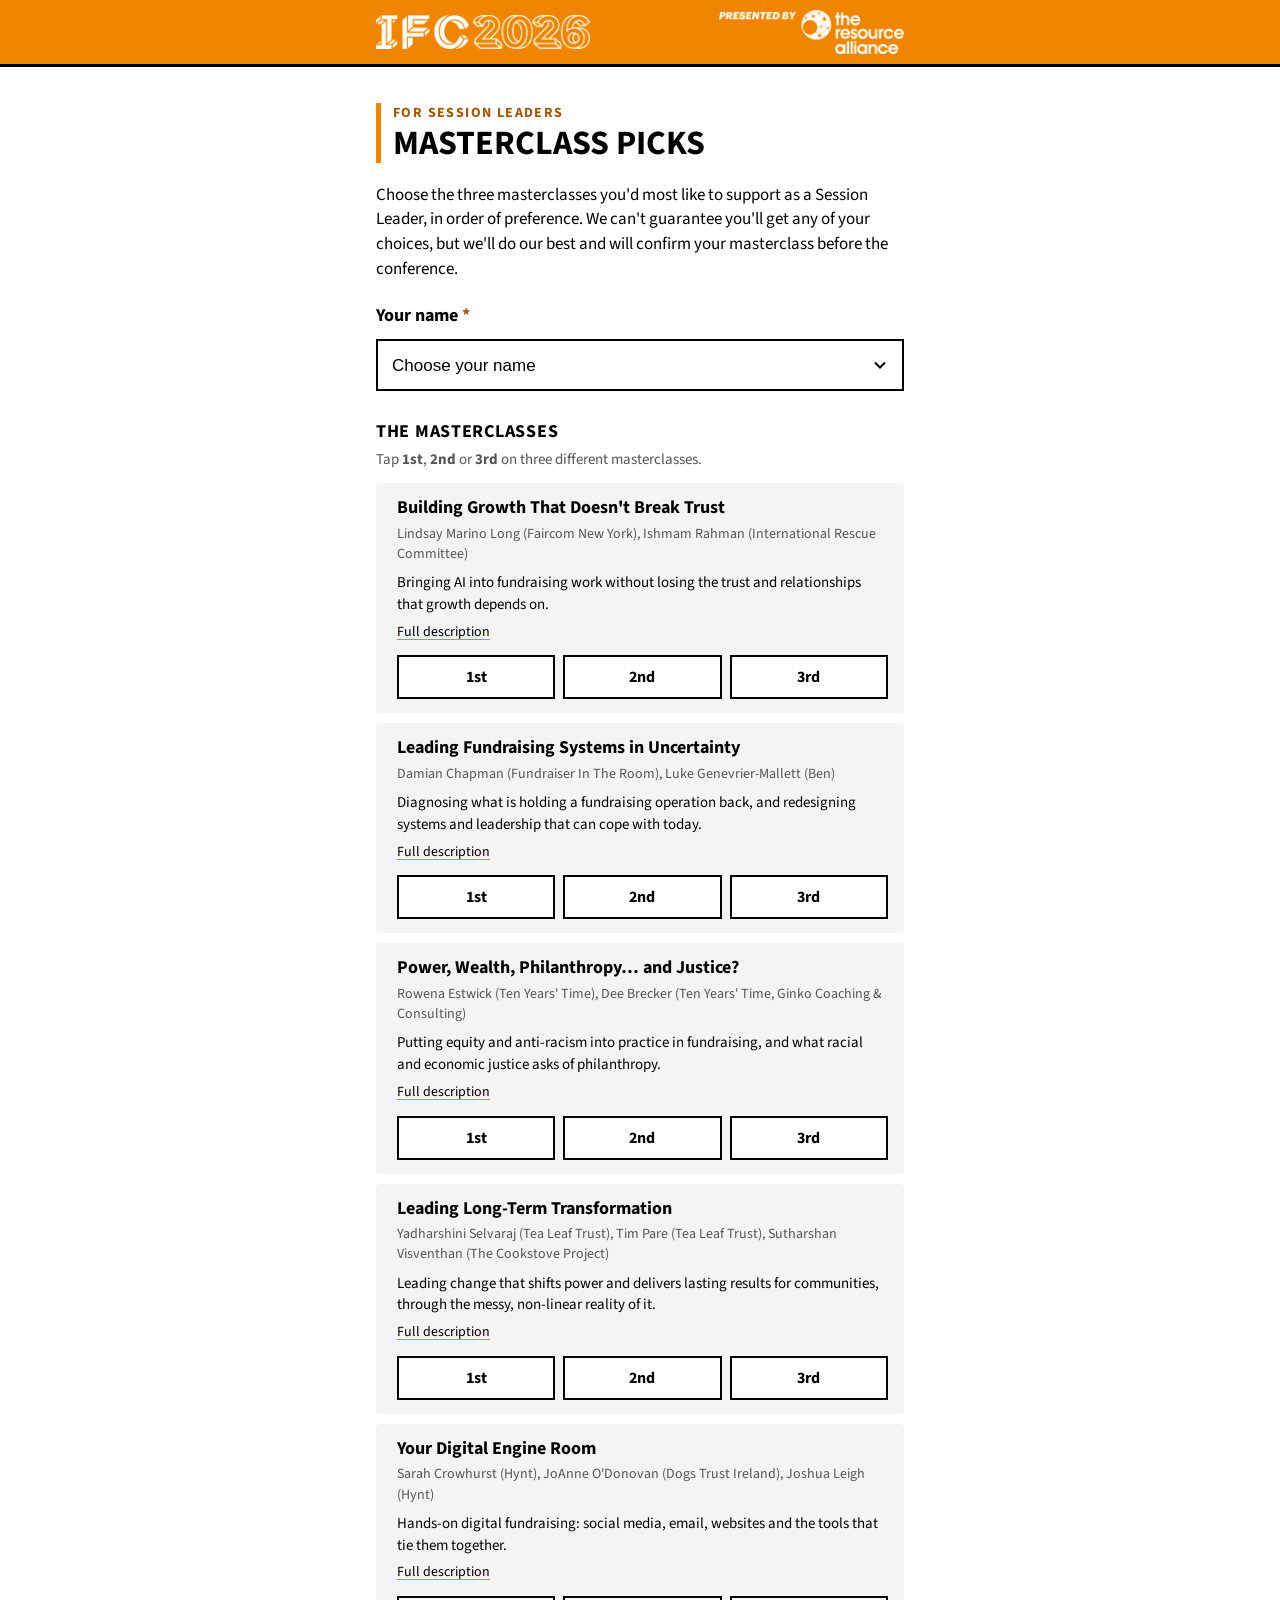
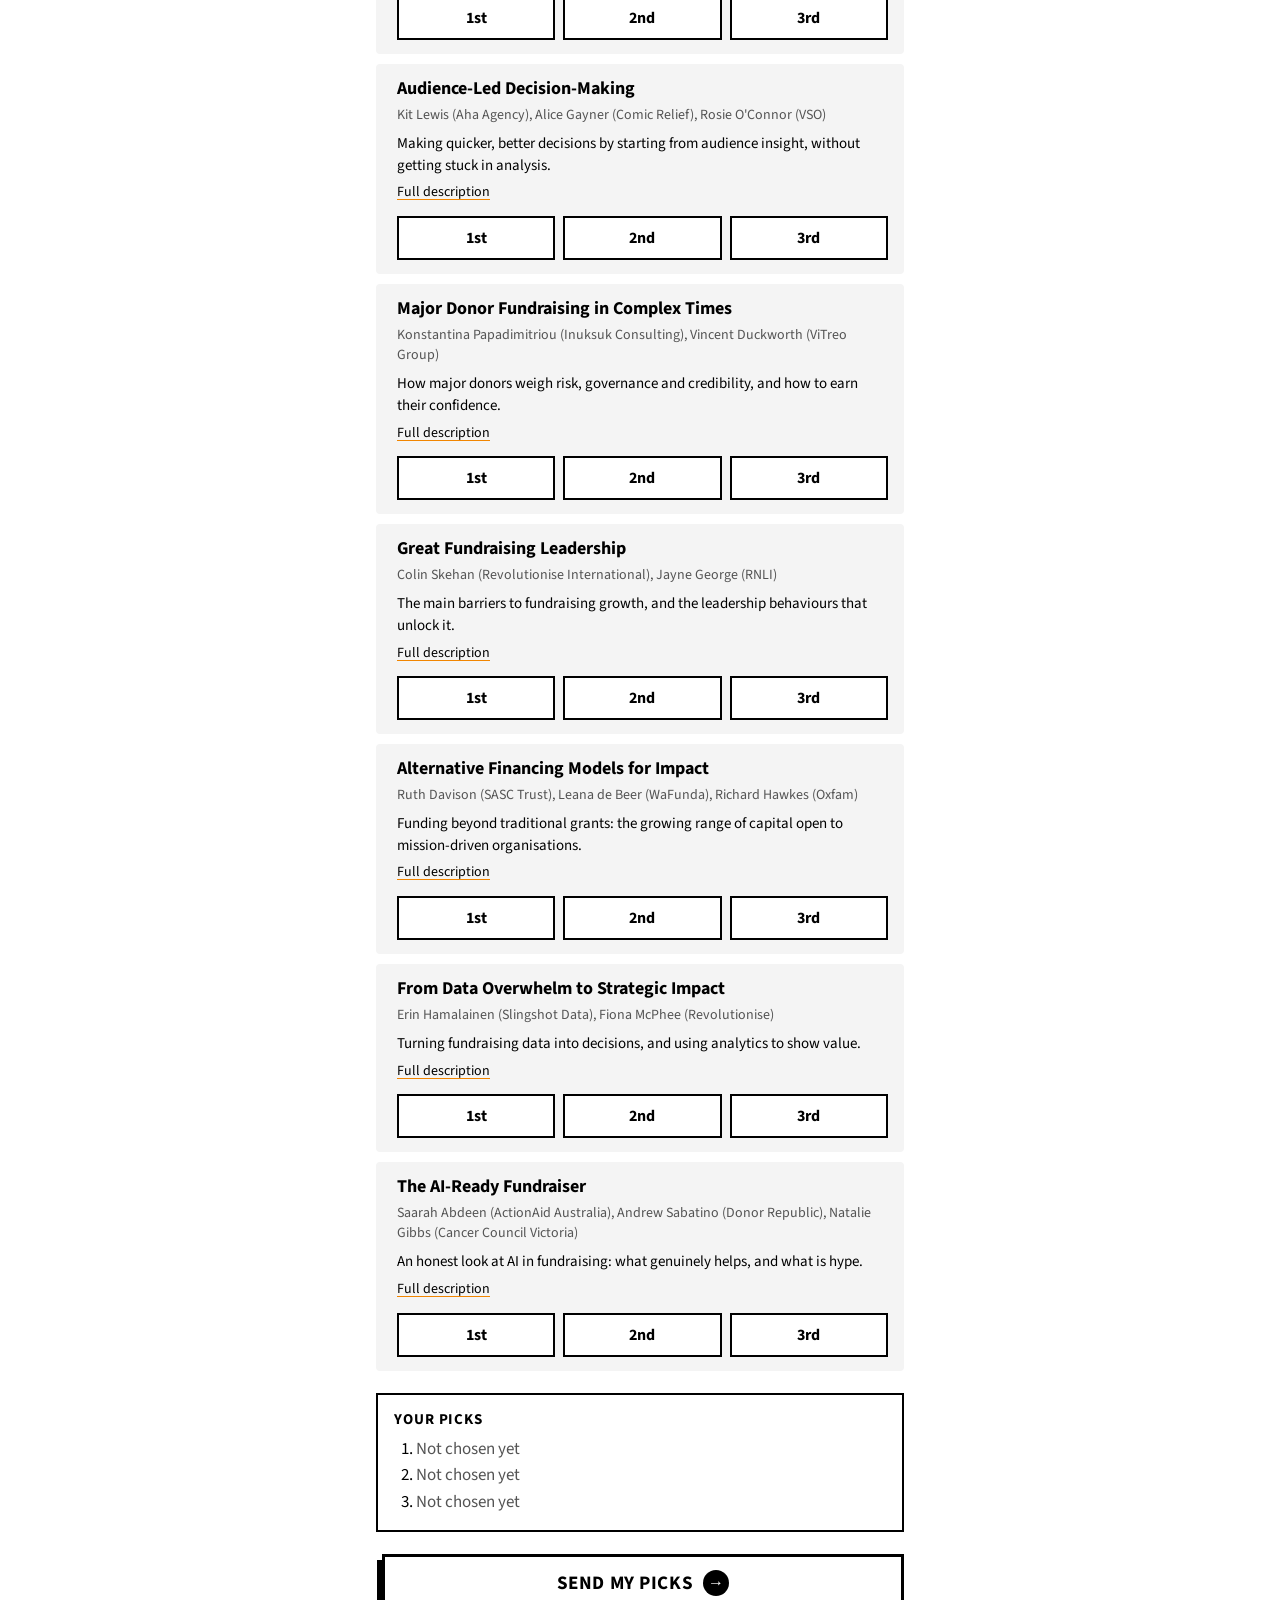
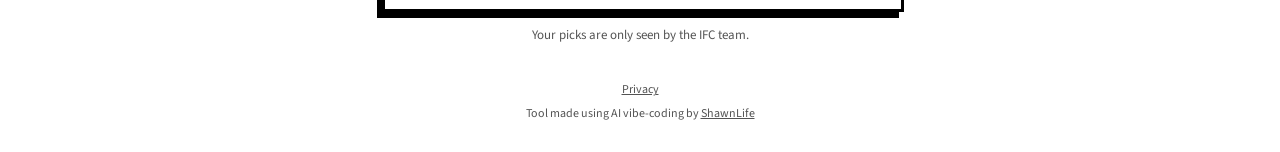
==== allocations/index.html @ 714fceb6 "Masterclass picks moved to /allocations (harder to stumble on); intro says choices can't be guarante" ====
<!doctype html>
<html lang="en">
<head>
<meta charset="utf-8">
<meta name="viewport" content="width=device-width, initial-scale=1, viewport-fit=cover">
<title>IFC 2026 Masterclass Picks</title>
<meta name="description" content="IFC 2026 Session Leaders: choose your top three masterclasses.">
<meta name="theme-color" content="#f18500">
<meta name="robots" content="noindex, nofollow, noarchive, nosnippet, noimageindex">
<meta name="referrer" content="no-referrer">
<link rel="icon" href="../assets/icons/favicon-32.png" sizes="32x32" type="image/png">
<link rel="apple-touch-icon" href="../assets/icons/apple-touch-icon.png">
<link rel="preload" href="../assets/fonts/source-sans-3-700.woff2" as="font" type="font/woff2" crossorigin>
<link rel="stylesheet" href="../style.css">
<link rel="stylesheet" href="picks.css">
<script src="../config.js" defer></script>
<script src="picks.js" defer></script>
</head>
<body>
<div class="brandbar">
  <div class="brandbar-inner">
    <a href="https://www.resource-alliance.org/" target="_blank" rel="noopener noreferrer"><img id="logoLeft" src="../assets/brand/ifc-2026-logo-white.webp" alt="IFC 2026"></a>
    <a href="https://www.resource-alliance.org/" target="_blank" rel="noopener noreferrer"><img class="logo-event" src="../assets/brand/presented-by-resource-alliance-white.webp" alt="Presented by the Resource Alliance"></a>
  </div>
</div>

<div class="wrap">
  <header class="top">
    <p class="kicker">For Session Leaders</p>
    <h1>Masterclass picks</h1>
  </header>
  <p class="banner" id="banner" hidden></p>

  <form id="picksForm" novalidate>
    <p class="intro">Choose the three masterclasses you'd most like to support as a Session Leader, in order of preference. We can't guarantee you'll get any of your choices, but we'll do our best and will confirm your masterclass before the conference.</p>
    <p class="when deadline" id="deadline" hidden></p>

    <div class="q" id="nameBox">
      <label for="pName">Your name&nbsp;<span class="req" aria-hidden="true">*</span></label>
      <select class="name-input name-select" id="pName" required><option value="">Choose your name</option></select>
    </div>

    <h2 class="pick-head">The masterclasses</h2>
    <p class="hint">Tap <strong>1st</strong>, <strong>2nd</strong> or <strong>3rd</strong> on three different masterclasses.</p>
    <ol class="mc-list" id="mcList"></ol>

    <div class="your-picks" id="yourPicks" aria-live="polite"></div>

    <p class="form-error" id="formError" role="alert"></p>
    <button type="submit" class="primary" id="sendBtn">Send my picks</button>
    <p class="privacy">Your picks are only seen by the IFC team.</p>
  </form>

  <section id="done" hidden tabindex="-1" aria-labelledby="doneTitle">
    <div class="done-mark" aria-hidden="true"><svg viewBox="0 0 24 24"><path d="m5 12.5 4.5 4.5L19 7.5"/></svg></div>
    <h2 id="doneTitle">Thank you!</h2>
    <p id="doneText"></p>
    <ol class="done-list" id="doneList"></ol>
    <button type="button" class="link" id="changeBtn">Change my picks</button>
  </section>

  <footer class="foot">
    <p><a href="../privacy.html">Privacy</a></p>
    <p>Tool made using AI vibe-coding by <a href="https://shawnlife.com" target="_blank" rel="noopener noreferrer nofollow">ShawnLife</a></p>
  </footer>
</div>
</body>
</html>
---- style.css ----
/* IFC 2026 Session Feedback
   Styled after resource-alliance.org: white page, black type, IFC orange,
   square buttons with a thick black border and a hard offset shadow.
   BRAND COLOURS: change these lines to re-skin the whole form. */
:root {
  --bg: #ffffff;
  --surface: #f4f4f4;     /* cards and inputs (same grey as the RA site) */
  --surface-2: #ebebeb;   /* hover */
  --ink: #000000;         /* text, borders, button shadows */
  --muted: #545454;       /* secondary text (7:1 on white) */
  --accent: #f18500;      /* RA orange: fills, bars, stars. Too light for text on white */
  --accent-soft: #f4a341; /* RA hero orange */
  --accent-text: #a85300; /* orange for TEXT on white (5.4:1, passes accessibility) */

  --line: #d6d6d6;
  --danger: #b3261e;
  --ok: #1b7a3a;
  --radius: 4px;
  --font: "Source Sans 3", "Source Sans Pro", -apple-system, BlinkMacSystemFont, "Segoe UI", Roboto, Helvetica, Arial, sans-serif;
}

/* Source Sans 3 (the current name of Source Sans Pro), self-hosted so no visitor
   data goes to Google. SIL Open Font License. */
@font-face { font-family: "Source Sans 3"; src: url("assets/fonts/source-sans-3-400.woff2") format("woff2"); font-weight: 400; font-display: swap; }
@font-face { font-family: "Source Sans 3"; src: url("assets/fonts/source-sans-3-600.woff2") format("woff2"); font-weight: 600; font-display: swap; }
@font-face { font-family: "Source Sans 3"; src: url("assets/fonts/source-sans-3-700.woff2") format("woff2"); font-weight: 700; font-display: swap; }

*, *::before, *::after { box-sizing: border-box; }
html { -webkit-text-size-adjust: 100%; }
body {
  margin: 0; background: var(--bg); color: var(--ink);
  font: 400 17px/1.45 var(--font);
  -webkit-font-smoothing: antialiased;
}
[hidden] { display: none !important; }
button, input, textarea { font: inherit; color: inherit; }
button { cursor: pointer; }
:focus-visible { outline: 3px solid var(--accent); outline-offset: 2px; }

/* Brand bar: logos */
/* Orange like the IFC 2026 hero on resource-alliance.org, so the white logos show */
.brandbar { background: var(--accent); border-bottom: 3px solid var(--ink); }
.brandbar-inner {
  max-width: 560px; margin: 0 auto; padding: max(10px, env(safe-area-inset-top)) 16px 10px;
  display: flex; align-items: center; justify-content: space-between; gap: 16px; min-height: 60px;
}
.brandbar a { display: contents; }
.brandbar img { display: block; width: auto; max-width: 50%; object-fit: contain; object-position: left center; }
#logoLeft { height: 26px; }                                  /* IFC 2026 */
.brandbar .logo-event { height: 34px; object-position: right center; } /* Presented by the Resource Alliance */
@media (min-width: 600px) { #logoLeft { height: 34px; } .brandbar .logo-event { height: 44px; } }

/* Banner image: wide and short so the search stays above the fold on phones */
/* White line between the orange logo bar and the photo (covers the bar's black edge) */
.hero { position: relative; margin-top: -3px; border-top: 3px solid #fff; background: var(--accent-soft); }
.hero { min-height: 165px; }
.hero img { display: block; width: 100%; height: 165px; object-fit: cover; object-position: 50% 45%; }
@media (min-width: 600px) { .hero { min-height: 280px; } .hero img { height: 280px; object-position: 50% 32%; } }

.wrap {
  max-width: 560px; margin: 0 auto;
  padding: 20px 16px max(24px, env(safe-area-inset-bottom));
  min-height: 100vh; min-height: 100dvh; display: flex; flex-direction: column;
}

/* Title with the RA orange side bar */
.top { margin: 4px 0 20px; padding-left: 12px; border-left: 5px solid var(--accent); }
.kicker { margin: 0 0 2px; color: var(--accent-text); font-weight: 700; font-size: 14px; letter-spacing: .1em; text-transform: uppercase; }
h1 { margin: 0; font-size: 28px; line-height: 1.1; font-weight: 700; text-transform: uppercase; }
h2 { font-weight: 700; }

.banner {
  margin: 0 0 16px; padding: 10px 14px; border-radius: var(--radius);
  background: #fff4e5; border-left: 4px solid var(--accent); font-size: 15px;
}

/* "Is this your session?" from a room sign */
.room-ask { margin: 0 0 26px; padding: 18px; background: #fff4e5; border-left: 5px solid var(--accent); }
.room-q { margin: 0 0 12px; font-size: 19px; font-weight: 700; }
.room-card { background: var(--bg); padding: 14px 16px; margin-bottom: 16px; }
.room-btns { display: grid; gap: 8px; }
.room-btns .link { justify-self: center; }
.room-none { margin: 0; font-size: 16px; }

/* Search */
.search-label { display: block; margin: 0; font-size: 20px; font-weight: 700; }
.search-label.sub { margin-top: 22px; font-size: 17px; }
.results.recent { margin: 4px 0 0; }
.results.recent:empty { display: none; }
.hint { margin: 4px 0 12px; color: var(--muted); font-size: 15px; }
.search { position: relative; }
.search input {
  width: 100%; height: 56px; padding: 0 48px 0 46px;
  background: var(--bg); border: 2px solid var(--ink); border-radius: 0;
  font-size: 18px; /* 16px+ stops iOS zooming in on focus */
  -webkit-appearance: none; appearance: none;
}
.search input::placeholder { color: var(--muted); }
.search input:focus { outline: none; box-shadow: -4px 5px 0 var(--accent); }
.search input::-webkit-search-cancel-button { display: none; }
.search-icon { position: absolute; left: 14px; top: 16px; width: 24px; height: 24px; fill: none; stroke: var(--ink); stroke-width: 2.2; stroke-linecap: round; pointer-events: none; }
.clear {
  position: absolute; right: 4px; top: 4px; width: 48px; height: 48px;
  background: none; border: 0; display: grid; place-items: center;
}
.clear svg { width: 20px; height: 20px; fill: none; stroke: var(--muted); stroke-width: 2.4; stroke-linecap: round; }
.status { margin: 10px 2px 0; min-height: 1.4em; color: var(--muted); font-size: 14px; }
.status:empty { min-height: 0; margin-top: 0; }                 /* no blank gap under the search box */
#results:empty { margin-top: 0; }
.list-heading { margin: 14px 0 8px; font-size: 14px; letter-spacing: .08em; text-transform: uppercase; color: var(--ink); }
.list-heading::before { content: ""; display: inline-block; width: 10px; height: 10px; margin-right: 8px; background: var(--accent); vertical-align: 1px; }

/* Results */
.results { list-style: none; margin: 8px 0 0; padding: 0; display: grid; gap: 8px; }
.result {
  width: 100%; text-align: left; padding: 14px 16px; min-height: 64px;
  background: var(--surface); border: 0; border-left: 5px solid transparent; border-radius: var(--radius);
  display: block; transition: background .12s, border-color .12s;
}
.result:hover, .result:focus-visible { background: var(--surface-2); border-left-color: var(--accent); }
.result:active { transform: scale(.99); }
.r-title { display: block; font-weight: 700; font-size: 18px; line-height: 1.25; }
.r-speakers { display: block; margin-top: 3px; font-size: 15px; }
.r-meta { display: flex; flex-wrap: wrap; gap: 4px 12px; margin-top: 6px; font-size: 14px; color: var(--muted); }
.r-room { color: var(--accent-text); font-weight: 700; }
.r-done { color: var(--ok); font-weight: 700; }
.result.locked { opacity: .55; cursor: not-allowed; border-left-color: transparent; background: var(--surface); }
.r-locked { flex-basis: 100%; color: var(--ink); font-weight: 600; }
.slot-locked > summary { color: var(--muted); }
.group .list-heading { margin-top: 10px; }
.group + .group { margin-top: 0; }
mark { background: rgba(241, 133, 0, .28); color: inherit; padding: 0 1px; }

.day-group { margin-top: 18px; }
.day-group > h3 { margin: 0 0 8px; font-size: 14px; letter-spacing: .08em; text-transform: uppercase; }
.slot { margin-bottom: 8px; border: 2px solid var(--ink); }
.slot > summary {
  list-style: none; padding: 14px 16px; min-height: 52px; cursor: pointer;
  display: flex; justify-content: space-between; align-items: center; gap: 12px; font-weight: 700;
}
.slot > summary::-webkit-details-marker { display: none; }
.slot > summary::after { content: ""; width: 9px; height: 9px; border-right: 2px solid var(--ink); border-bottom: 2px solid var(--ink); transform: rotate(45deg); flex: none; transition: transform .15s; }
.slot[open] > summary { background: var(--surface); }
.slot[open] > summary::after { transform: rotate(-135deg); }
.slot-count { margin-left: auto; color: var(--muted); font-weight: 400; font-size: 14px; }
.slot .results { margin: 0; padding: 8px; }

.alt-actions { display: flex; flex-wrap: wrap; justify-content: space-between; gap: 4px 16px; margin: 20px 0 8px; }
.link { background: none; border: 0; padding: 10px 2px; color: var(--ink); text-decoration: underline; text-decoration-color: var(--accent); text-decoration-thickness: 2px; text-underline-offset: 4px; font-size: 15px; min-height: 44px; }
.link:hover { color: var(--accent-text); }

/* Selected session */
.chosen { padding: 14px 16px; background: var(--surface); border-left: 5px solid var(--accent); margin-bottom: 22px; }
.chosen-head { display: flex; justify-content: space-between; align-items: baseline; gap: 12px; margin-bottom: 4px; }
.chosen-label { font-size: 13px; letter-spacing: .08em; text-transform: uppercase; color: var(--accent-text); font-weight: 700; }
.chosen .link { padding: 0; min-height: 0; font-size: 14px; }
.manual-input { width: 100%; margin-top: 8px; padding: 12px 14px; background: var(--bg); border: 2px solid var(--ink); border-radius: 0; font-size: 17px; }
.manual-input:focus { outline: none; box-shadow: -4px 5px 0 var(--accent); }

/* Questions */
.q { border: 0; margin: 0 0 24px; padding: 0; min-width: 0; }
.q legend, .q > label { display: block; padding: 0; margin-bottom: 10px; font-weight: 700; font-size: 18px; }
.req { color: var(--accent-text); }
.q.invalid legend, .q.invalid > label { color: var(--danger); }
.q-help { margin: -4px 0 12px; font-size: 15px; color: var(--muted); font-weight: 400; }
.name-input { width: 100%; height: 52px; padding: 0 14px; background: var(--bg); border: 2px solid var(--ink); border-radius: 0; font-size: 17px; }
.name-input:focus { outline: none; box-shadow: -4px 5px 0 var(--accent); }
.q-error { margin: 6px 0 0; color: var(--danger); font-size: 14px; font-weight: 700; }

/* Optional contact details: a plain question at the end of the attendee form */
.contact-opt { margin: 0 0 24px; }
.check-row { display: flex; align-items: flex-start; gap: 12px; }
.check-row input { flex: none; width: 24px; height: 24px; margin: 1px 0 0; accent-color: var(--accent); cursor: pointer; }
.check-row label { font-weight: 700; font-size: 18px; line-height: 1.35; cursor: pointer; }
.contact-fields { margin-top: 14px; }
.contact-fields .q-help { margin: 0 0 14px; }
.contact-fields .q { margin-bottom: 14px; }
.contact-fields .q:last-child { margin-bottom: 0; }
.contact-fields .q > label { font-size: 16px; margin-bottom: 6px; }

.stars { display: flex; gap: 6px; }
.stars input { position: absolute; opacity: 0; width: 1px; height: 1px; }
.stars label {
  flex: 1; height: 54px; max-width: 76px; display: grid; place-items: center;
  background: var(--surface); cursor: pointer; transition: background .1s;
}
.stars label:hover { background: var(--surface-2); }
.stars svg { width: 30px; height: 30px; fill: none; stroke: var(--ink); stroke-width: 1.5; stroke-linejoin: round; transition: fill .1s, transform .1s; }
.stars label.on svg { fill: var(--accent); }
.stars input:checked + label svg { transform: scale(1.12); }
.stars input:focus-visible + label { outline: 3px solid var(--ink); outline-offset: 2px; }
.scale-ends { display: flex; justify-content: space-between; margin-top: 6px; font-size: 13px; color: var(--muted); max-width: calc(76px * 5 + 24px); }

.choices { display: flex; flex-wrap: wrap; gap: 8px; }
.choices input { position: absolute; opacity: 0; width: 1px; height: 1px; }
.choices label {
  padding: 10px 18px; min-height: 48px; display: inline-flex; align-items: center;
  background: var(--bg); border: 2px solid var(--ink); cursor: pointer; font-weight: 600;
}
.choices label:hover { background: var(--surface); }
.choices input:checked + label { background: var(--accent); box-shadow: -3px 4px 0 var(--ink); }
.choices input:focus-visible + label { outline: 3px solid var(--ink); outline-offset: 2px; }

.q textarea {
  width: 100%; min-height: 88px; padding: 12px 14px; resize: vertical;
  background: var(--bg); border: 2px solid var(--ink); border-radius: 0; font-size: 17px;
}
.q textarea::placeholder { color: var(--muted); }
.q textarea:focus { outline: none; box-shadow: -4px 5px 0 var(--accent); }

.hp { position: absolute; left: -9999px; width: 1px; height: 1px; overflow: hidden; }

/* RA-style button: white, thick black border, hard black shadow */
.primary {
  width: calc(100% - 6px); margin-left: 6px; height: 58px;
  background: var(--bg); color: var(--ink); border: 3px solid var(--ink); border-radius: 0;
  box-shadow: -5px 6px 0 var(--ink);
  font-weight: 700; font-size: 19px; text-transform: uppercase; letter-spacing: .03em;
  display: flex; align-items: center; justify-content: center; gap: 10px;
  transition: background .12s, transform .06s, box-shadow .06s;
}
.primary::after {
  content: "→"; width: 26px; height: 26px; border-radius: 50%; background: var(--ink); color: var(--bg);
  display: grid; place-items: center; font-size: 16px; line-height: 1;
}
.primary:hover { background: var(--accent); }
.primary:active { transform: translate(-3px, 4px); box-shadow: -2px 2px 0 var(--ink); }
.primary:disabled { opacity: .6; cursor: progress; }
.form-error { margin: 0 0 12px; color: var(--danger); font-size: 15px; font-weight: 700; }
.form-error:empty { display: none; }
.privacy { margin: 14px 0 0; text-align: center; color: var(--muted); font-size: 13px; }

/* Done */
#stepDone { text-align: center; padding-top: 24px; outline: none; }
.done-mark { width: 76px; height: 76px; margin: 0 auto 14px; border-radius: 50%; background: var(--accent); border: 3px solid var(--ink); display: grid; place-items: center; }
.done-mark svg { width: 38px; height: 38px; fill: none; stroke: var(--ink); stroke-width: 2.8; stroke-linecap: round; stroke-linejoin: round; }
#stepDone h2 { margin: 0 0 6px; font-size: 28px; text-transform: uppercase; }
#stepDone p { margin: 0 0 28px; color: var(--muted); }

.ico { width: 1.1em; height: 1.1em; vertical-align: -0.2em; fill: none; stroke: currentColor; stroke-width: 2; stroke-linecap: round; stroke-linejoin: round; }
.help { margin: 0 0 10px; font-size: 14px; color: var(--ink); }
.help a { color: var(--ink); font-weight: 700; text-decoration-color: var(--accent); text-decoration-thickness: 2px; text-underline-offset: 3px; }

/* Home screen tip on the thank-you screen */
.tip { margin: 36px 0 0; padding: 18px 18px 6px; text-align: left; background: var(--surface); border-left: 5px solid var(--accent); }
.tip h3 { margin: 0 0 4px; font-size: 18px; }
#stepDone .tip p { margin: 0 0 12px; color: var(--ink); }
.tip .tip-steps { font-size: 15px; }
#stepDone .tip .tip-more { font-size: 13px; color: var(--muted); }
.foot p { margin: 0 0 6px; }
.foot a[href='privacy.html'] { color: var(--ink); }
.secondary {
  margin: 4px 0 14px; padding: 0 18px; height: 46px; background: var(--bg); color: var(--ink);
  border: 2px solid var(--ink); box-shadow: -3px 4px 0 var(--ink); font-weight: 700;
}
.secondary:hover { background: var(--accent); }

.foot { margin-top: auto; padding-top: 36px; text-align: center; font-size: 12px; color: var(--muted); }
.foot a { color: var(--muted); }
.noscript { padding: 16px; text-align: center; }

@media (min-width: 600px) {
  .wrap { padding-top: 32px; }
  h1 { font-size: 34px; }
}
@media (prefers-reduced-motion: reduce) {
  * { transition: none !important; }
}

/* IFC Online form: room names are hidden (viewers are not in a room) */
body.online .r-room { display: none; }
---- allocations/picks.css ----
/* Masterclass picks page: builds on ../style.css */
.intro { margin: 0 0 10px; }
.when { margin: 0 0 6px; font-size: 15px; }
.deadline { color: var(--accent-text); font-weight: 700; }
#nameBox { margin-top: 22px; }
.q > input.name-input + .q-error { margin-top: 6px; }

.pick-head { margin: 28px 0 2px; font-size: 18px; text-transform: uppercase; letter-spacing: .04em; }
.mc-list { list-style: none; margin: 10px 0 0; padding: 0; display: grid; gap: 10px; }
.mc { padding: 14px 16px; background: var(--surface); border-left: 5px solid transparent; border-radius: var(--radius); }
.mc.picked { border-left-color: var(--accent); background: #fff4e5; }
.mc-title { display: block; margin: 0; font-size: 18px; font-weight: 700; line-height: 1.25; }
.mc-by { display: block; margin-top: 4px; font-size: 14px; color: var(--muted); }
.mc-about { margin: 8px 0 0; font-size: 15px; }
.mc-more { display: inline-block; margin-top: 6px; font-size: 14px; color: var(--ink); text-decoration: underline; text-decoration-color: var(--accent); text-underline-offset: 3px; }
.ranks { display: flex; gap: 8px; margin-top: 12px; }
.ranks button { flex: 1; height: 44px; border: 2px solid var(--ink); background: var(--bg); color: var(--ink); font: 700 16px var(--font); cursor: pointer; border-radius: 0; }
.ranks button[aria-pressed="true"] { background: var(--accent); box-shadow: -3px 4px 0 var(--ink); }
.ranks button:focus-visible { outline: 3px solid var(--accent); outline-offset: 2px; }

.your-picks { margin: 22px 0 22px; padding: 14px 16px; border: 2px solid var(--ink); }
.your-picks h3 { margin: 0 0 6px; font-size: 15px; text-transform: uppercase; letter-spacing: .06em; }
.your-picks ol { margin: 0; padding-left: 22px; }
.your-picks li { margin: 2px 0; }
.your-picks .empty-pick { color: var(--muted); }
.your-picks.invalid { border-color: var(--danger); }

#done { text-align: center; padding-top: 24px; outline: none; }
#done h2 { margin: 0 0 6px; font-size: 28px; text-transform: uppercase; }
#done p { margin: 0 0 14px; color: var(--muted); }
.done-list { display: inline-block; text-align: left; margin: 0 0 18px; padding-left: 22px; font-weight: 700; }

/* Name dropdown: own arrow set in from the edge */
.name-select { -webkit-appearance: none; appearance: none; padding-right: 44px; color: var(--ink); cursor: pointer;
  background: var(--bg) url("data:image/svg+xml,%3Csvg xmlns='http://www.w3.org/2000/svg' width='12' height='8' viewBox='0 0 12 8'%3E%3Cpath d='M1 1.5l5 5 5-5' fill='none' stroke='%23000' stroke-width='2'/%3E%3C/svg%3E") no-repeat right 16px center; }
.name-select:focus { outline: none; box-shadow: -4px 5px 0 var(--accent); }
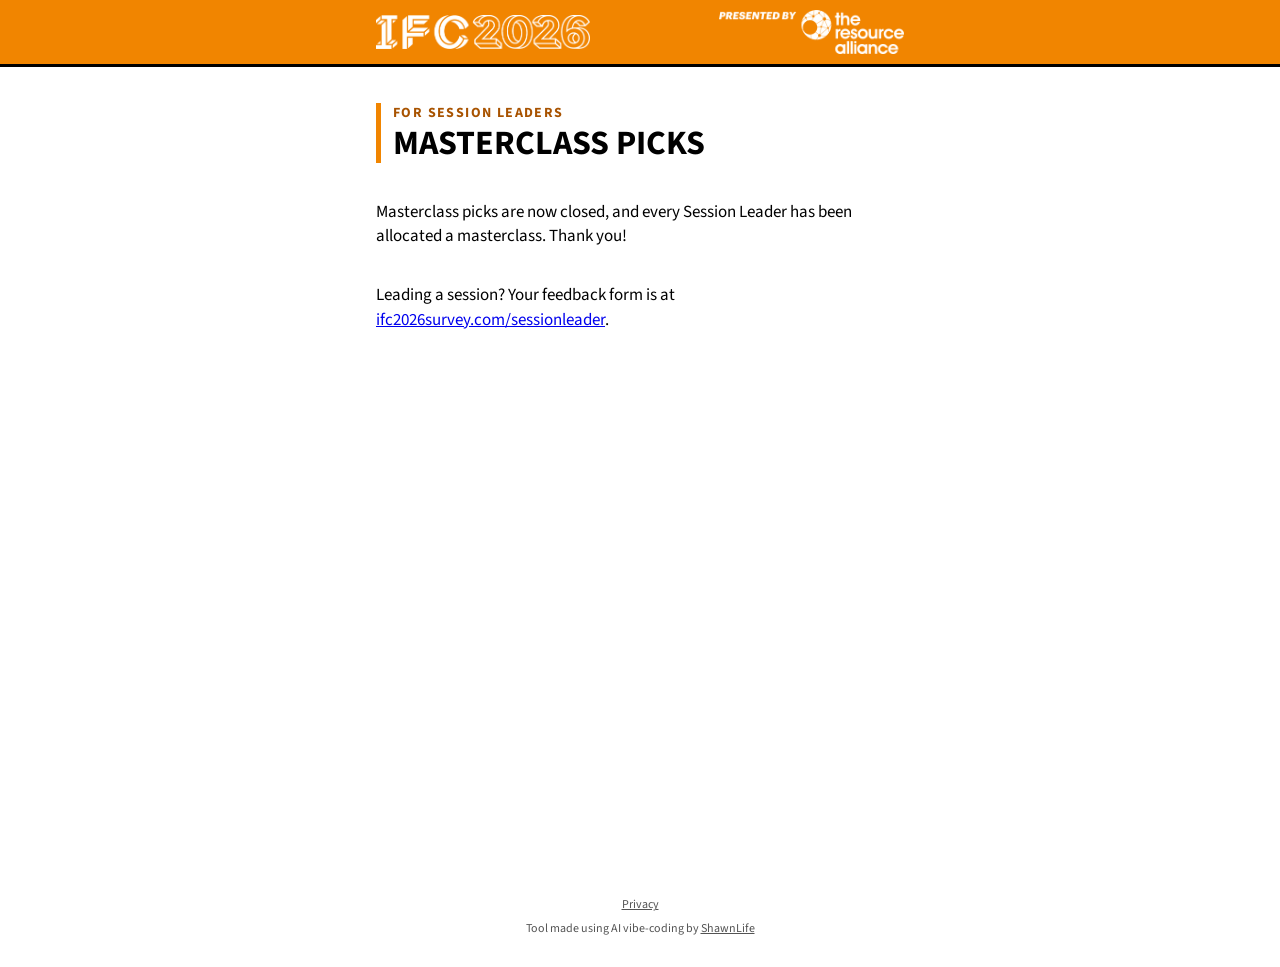
==== commit 1246ee37: "Close masterclass picks page Co-Authored-By: Claude Opus 5.5 <noreply@anthropic.com>" ====
--- a/allocations/index.html
+++ b/allocations/index.html
@@ -12,9 +12,6 @@
 <link rel="apple-touch-icon" href="../assets/icons/apple-touch-icon.png">
 <link rel="preload" href="../assets/fonts/source-sans-3-700.woff2" as="font" type="font/woff2" crossorigin>
 <link rel="stylesheet" href="../style.css">
-<link rel="stylesheet" href="picks.css">
-<script src="../config.js" defer></script>
-<script src="picks.js" defer></script>
 </head>
 <body>
 <div class="brandbar">
@@ -29,35 +26,9 @@
     <p class="kicker">For Session Leaders</p>
     <h1>Masterclass picks</h1>
   </header>
-  <p class="banner" id="banner" hidden></p>
-
-  <form id="picksForm" novalidate>
-    <p class="intro">Choose the three masterclasses you'd most like to support as a Session Leader, in order of preference. We can't guarantee you'll get any of your choices, but we'll do our best and will confirm your masterclass before the conference.</p>
-    <p class="when deadline" id="deadline" hidden></p>
-
-    <div class="q" id="nameBox">
-      <label for="pName">Your name&nbsp;<span class="req" aria-hidden="true">*</span></label>
-      <select class="name-input name-select" id="pName" required><option value="">Choose your name</option></select>
-    </div>
-
-    <h2 class="pick-head">The masterclasses</h2>
-    <p class="hint">Tap <strong>1st</strong>, <strong>2nd</strong> or <strong>3rd</strong> on three different masterclasses.</p>
-    <ol class="mc-list" id="mcList"></ol>
-
-    <div class="your-picks" id="yourPicks" aria-live="polite"></div>
-
-    <p class="form-error" id="formError" role="alert"></p>
-    <button type="submit" class="primary" id="sendBtn">Send my picks</button>
-    <p class="privacy">Your picks are only seen by the IFC team.</p>
-  </form>
-
-  <section id="done" hidden tabindex="-1" aria-labelledby="doneTitle">
-    <div class="done-mark" aria-hidden="true"><svg viewBox="0 0 24 24"><path d="m5 12.5 4.5 4.5L19 7.5"/></svg></div>
-    <h2 id="doneTitle">Thank you!</h2>
-    <p id="doneText"></p>
-    <ol class="done-list" id="doneList"></ol>
-    <button type="button" class="link" id="changeBtn">Change my picks</button>
-  </section>
+  <!-- Closed 20 Oct 2026: allocations are done. The picks are in the "Masterclass picks" tab of the Sheet. -->
+  <p>Masterclass picks are now closed, and every Session Leader has been allocated a masterclass. Thank you!</p>
+  <p>Leading a session? Your feedback form is at <a href="../sessionleader/">ifc2026survey.com/sessionleader</a>.</p>
 
   <footer class="foot">
     <p><a href="../privacy.html">Privacy</a></p>
--- a/style.css
+++ b/style.css
@@ -269,3 +269,23 @@
 
 /* IFC Online form: room names are hidden (viewers are not in a room) */
 body.online .r-room { display: none; }
+
+/* Name dropdown (Session Leader form): own arrow, set in from the edge */
+.name-select { -webkit-appearance: none; appearance: none; padding-right: 44px; color: var(--ink); cursor: pointer;
+  background: var(--bg) url("data:image/svg+xml,%3Csvg xmlns='http://www.w3.org/2000/svg' width='12' height='8' viewBox='0 0 12 8'%3E%3Cpath d='M1 1.5l5 5 5-5' fill='none' stroke='%23000' stroke-width='2'/%3E%3C/svg%3E") no-repeat right 16px center; }
+.name-select:focus { outline: none; box-shadow: -4px 5px 0 var(--accent); }
+
+/* "In progress now" on the start page: folded away by default */
+.live-group > summary { display: flex; align-items: center; gap: 8px; cursor: pointer; list-style: none; padding: 6px 0; }
+.live-group > summary::-webkit-details-marker { display: none; }
+.live-group > summary::after { content: ""; width: 8px; height: 8px; margin-left: 4px; border-right: 2px solid var(--ink); border-bottom: 2px solid var(--ink);
+  transform: rotate(45deg) translateY(-2px); transition: transform .15s; }
+.live-group[open] > summary::after { transform: rotate(-135deg) translateY(-2px); }
+.live-group .live-count { min-width: 22px; padding: 0 7px; border-radius: 11px; background: var(--surface-2); font-size: 13px; letter-spacing: 0; text-align: center; }
+.live-group > .results { margin-top: 8px; }
+
+/* Thank-you screen: link to the overall IFC 2026 feedback form (after the closing keynote) */
+.overall-box { margin: 0 0 24px; padding: 18px; background: #fff4e5; border-left: 5px solid var(--accent); text-align: left; }
+.overall-box h3 { margin: 0 0 6px; font-size: 19px; }
+.overall-box p { margin: 0 0 14px !important; color: var(--ink) !important; }
+.overall-btn { display: flex; align-items: center; justify-content: center; text-decoration: none; }
